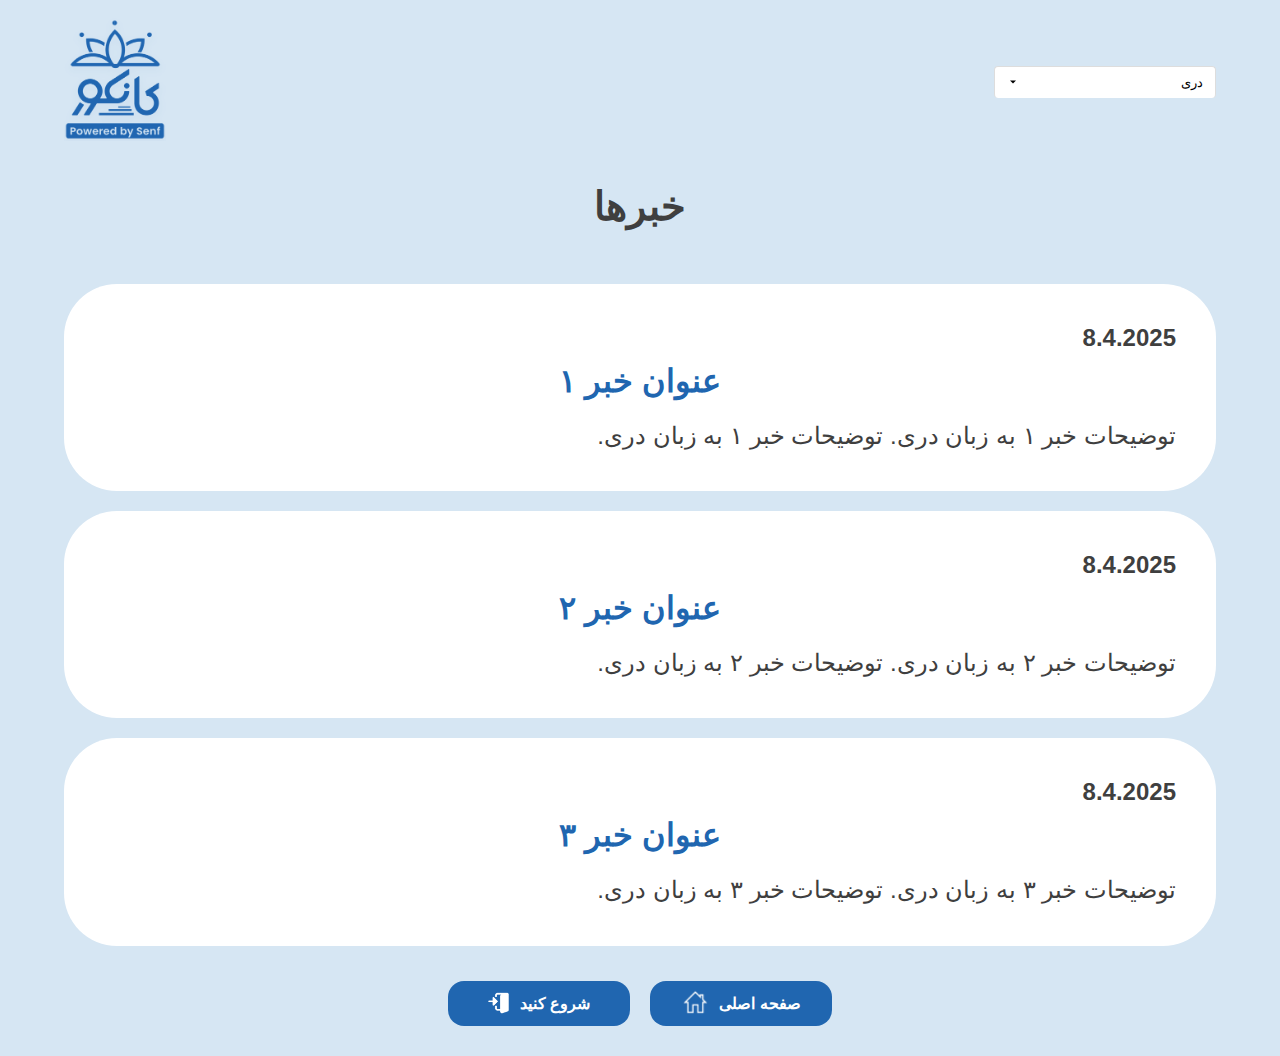
==== news.html @ bf4a187a "Add files via upload" ====
<!DOCTYPE html>
<html lang="fa" dir="rtl">
<head>
  <meta charset="UTF-8">
  <meta http-equiv="X-UA-Compatible" content="IE=edge">
  <meta name="viewport" content="width=device-width, initial-scale=1.0">
  <title>خبرها</title>
  <link rel="stylesheet" href="style.css">
  <link rel="stylesheet" href="https://cdn.jsdelivr.net/npm/swiper@9/swiper-bundle.min.css">
</head>
<body>
  <header>
    <div class="container header-container">
      <div class="left-header">
        <a href="index.html">
          <img src="img/Logo.png" alt="logo">
        </a>
      </div>
      <!-- Updated language switcher replacing the old Language.png -->
      <div class="right-header">
        <div class="language-switcher" id="language-switcher">
          <button class="language-toggle-btn" id="langToggleBtn">
            <span id="selected-lang">دری</span>
            <svg width="12" height="12" viewBox="0 0 512 512" aria-hidden="true">
              <path fill="currentColor" d="M128 192l128 128 128-128z"></path>
            </svg>
          </button>
          <div class="language-dropdown hidden" id="langDropdown">
            <button class="lang-option" data-lang="fa">دری</button>
            <button class="lang-option" data-lang="ps">پښتو</button>
          </div>
        </div>
      </div>
    </div>
  </header>
  <section id="news">
    <div class="container news-container">
      <!-- News heading with data-i18n for language switching -->
      <h2 data-i18n="newsHeading">خبرها</h2>
      <!-- This container will be dynamically populated by news-language.js -->
      <div id="news-items"></div>
      <div class="two-btns">
        <a class="get-started-btn" href="index.html">
          <img style="height: 30px;" src="img/home.png" alt="started">
          <div data-i18n="homePageBtn">صفحه اصلی</div>
        </a>
        <a class="get-started-btn" href="">
          <img src="img/get started.png" alt="started">
          <div data-i18n="getStartedBtn">شروع کنید</div>
        </a>
      </div>
    </div>
  </section>
  
  <!-- Include the news-language.js file -->
  <script src="news-language.js"></script>
</body>
</html>
---- style.css ----
body {
    font-family: Arial, Helvetica, sans-serif;
    margin: 0;
    padding: 0;
    background-color: #D6E6F3;
    color: #3F3F3F;
}

h1, h2, h3, h4, h5, h6, p, ul {
    padding: 0;
    margin: 0;
}

a {
    cursor: pointer;
    text-decoration: none;
    color: inherit;
}

.container {
    width: 90%;
    margin: 0 auto;
    max-width: 1500px;
}

header {
    width: 100%;
    position: relative;
    z-index: 5;
}

.header-container {
    padding-top: 20px;
    height: 123px;
    display: flex;
    align-items: center;
    justify-content: space-between;
    margin-bottom: 40px;
}

.left-header {}

.left-header img {
    height: 123px;
}

.right-header {}

.right-header img {
    height: 42px;
}

section {
    width: 100%;
    min-height: calc(100vh - 183px);
}

body:has(#main) {
    overflow: hidden;
}

#main {
    max-height: calc(100vh - 183px);
    position: relative;
    z-index: 5;
}

.home-bg-div {
    position: absolute;
    width: 100%;
    overflow: hidden;
    height: 100%;
}

.home-abs-bg {
    pointer-events: none;
    position: absolute;
    top: 50%;
    left: 50%;
    transform: translate(-50%, -50%);
    width: 100%;
    min-width: 1300px;
}

.main-container {
    display: flex;
    min-height: calc(100vh - 143px);
    justify-content: space-between;
    height: 100%;
}

.left-main {}

.subjects {
    display: flex;
    flex-direction: column;
    gap: 8px;
}

.subjects>a {
    height: 40px;
    width: 204px;
    border-radius: 12px;
    gap: 20px;
    display: flex;
    align-items: center;
    color: white;
    font-weight: 400;
}

.subjects>a:nth-child(1) {
    background-color: #0D7C7B;
}

.subjects>a:nth-child(2) {
    background-color: #423793;
}

.subjects>a:nth-child(3) {
    background-color: #2066B0;
}

.subjects>a:nth-child(4) {
    background-color: #0B7D54;
}

.subjects>a:nth-child(5) {
    background-color: #890081;
}

.subjects>a:nth-child(6) {
    background-color: #AE3400;
}

.subjects>a img {
    height: 25px;
    margin-left: 15px;
}

.subjects>a:nth-child(2) img {
    height: 33px;
}

.subjects>a:nth-child(4) img {
    height: 33px;
}

.subjects>a:nth-child(6) img {
    height: 33px;
}

.right-main {
    display: flex;
    flex-direction: column;
    align-items: center;
    gap: 35px;
    margin-top: 40px;
}

.right-main>h1 {
    color: #2066B0;
    font-size: 50px;
    text-align: center;
}

.get-started-btn {
    display: flex;
    align-items: center;
    background-color: #2066B0;
    color: white;
    gap: 8px;
    height: 45px;
    width: 182px;
    justify-content: center;
    border-radius: 16px;
    font-weight: 600;
    font-size: 16px;
}

.get-started-btn img {
    height: 26px;
}

.socials {
    background-color: white;
    padding: 10px 20px;
    display: flex;
    align-items: center;
    gap: 25px;
    border-radius: 12px;
    justify-content: center;
}

body:has(#main) .socials {
    position: absolute;
    bottom: 70px;
    transform: translateX(-50%);
    left: 50%;
    z-index: 10;
}

#faq+.socials{
    width: 400px;
    margin: 0 auto;
    margin-bottom: 30px;
}

#faq{
    min-height: calc(100vh - 308px);
}

.socials>a>img {
    height: 30px;
}

.socials>a:nth-child(6) img {
    height: 23px;
}

.socials>a:nth-child(2) img {
    height: 27px;
}

.socials>a:nth-child(4) img {
    height: 27px;
}

.subjects span {
    width: 40px;
    display: flex;
    align-items: center;
}

.news-container {
    display: flex;
    flex-direction: column;
    align-items: center;
    gap: 35px;
    padding-bottom: 30px;
    max-width: 1200px;
}

.news-container>h2 {
    font-weight: 700;
    font-size: 40px;
    margin-bottom: 20px;
}

#news-items {
    display: flex;
    flex-direction: column;
    gap: 20px;
    width: 100%;
}

#faq-items {
    display: flex;
    flex-direction: column;
    gap: 0px;
    width: 100%;
}

.get-started-btn img {
    order: 3;
}

.new {
    background-color: white;
    width: 100%;
    border-radius: 53px;
    display: flex;
    flex-direction: column;
    padding: 40px 0;
    align-items: center;
    gap: 10px;
}

.new>* {
    width: calc(100% - 80px);
}

.news-date {
    font-size: 24px;
    font-weight: 600;
}

.news-title {
    text-align: center;
    color: #2066B0;
    font-weight: 700;
    margin-bottom: 10px;
    font-size: 32px;
}

.news-description {
    font-size: 24px;
    font-weight: 500;
    line-height: 1.3;
}

.two-btns {
    display: flex;
    align-items: center;
    gap: 20px;
}



#faq {
    background-color: #d9e6f3;
    padding-bottom: 30px;
}

.faq-container {
    align-items: center;
    display: flex;
    flex-direction: column;
}

.faq-title {
    text-align: center;
    font-size: 2rem;
    font-weight: bold;
    margin-bottom: 30px;
    color: #333;
}

.faq-item {
    margin: 10px auto;
    border-radius: 10px;
    overflow: hidden;
    box-shadow: 0 2px 5px rgba(0, 0, 0, 0.1);
    width: 100%;
    background-color: white;
}

.faq-question {
    width: 100%;
    padding: 20px;
    font-size: 1rem;
    text-align: right;
    background: #fff;
    border: none;
    cursor: pointer;
    font-weight: 600;
    position: relative;
}

.faq-question::after {
    content: '+';
    position: absolute;
    left: 20px;
    font-size: 1.5rem;
    transition: transform 0.3s ease;
    transform: translateY(-50%);
    font-weight: 500;
    top: 50%;
}

.faq-question.active::after {
    content: '-';
    top: 45%;
}

.faq-answer {
    max-height: 0;
    overflow: hidden;
    padding: 0 20px;
    background-color: white;
    transition: max-height 0.3s ease, padding 0.3s ease;
    border-top: 1px solid #D9D9D9;
}

.faq-answer.open {
    padding: 20px;
    max-height: 500px;
}

.faq-container .two-btns {
    margin-top: 50px;
}

.subjects-container {
    display: flex;
    flex-direction: column;
    gap: 60px;
    align-items: center;
    padding-bottom: 40px;
}

.subjects-container>h2 {
    font-size: 40px;
    font-weight: 600;
}

.subject-cards {
    display: flex;
    gap: 20px;
    flex-wrap: wrap;
    width: 100%;
}

.subject-card {
    width: calc((100% - 60px) / 4);
    border-radius: 30px;
    position: relative;
    color: white;
    cursor: pointer;
}

.subject-card-front {
    display: flex;
    flex-direction: column;
    align-items: center;
    gap: 5px;
    position: relative;
    z-index: 5;
}

.subject-card-front img {
    width: 100%;
}

.subject-card-front>div:nth-child(2) {
    width: 90%;
    margin-top: 0px;
}

.subject-card-front>div:nth-child(2) {
    font-weight: 600;
    font-size: 24px;
    padding-bottom: 40px;
    text-align: center;
}

.subject-card-back {
    position: absolute;
    inset: 0;
    display: flex;
    flex-direction: column;
    align-items: center;
    gap: 20px;
    min-height: 310px;
}

.subject-card-back>div:nth-child(1) {
    font-size: 24px;
    font-weight: 600;
}

.subject-card-back>div:nth-child(2) {
    font-size: 13px;
    text-align: center;
    font-weight: 600;
    margin-bottom: 0px;
}









/* --- Card Container and Animation --- */
/* Apply transition and 3D perspective to each card */
.subject-card {
    width: calc((100% - 60px) / 4);
    border-radius: 30px;
    position: relative;
    cursor: pointer;
    perspective: 1000px;
    /* Enables the 3D flip */
    transition: transform 0.5s ease;
    /* Smooth translation/scale transition */
}

/* When a card is active (clicked), bring it above the others */
.subject-card.active {
    z-index: 100;
}

/* --- Inner Container for Flip Animation --- */
/* Wrap the front and back faces; allow 3D transforms */
.card-inner {
    position: relative;
    width: 100%;
    height: 100%;
    transition: transform 0.6s ease;
    /* Smooth flip transition */
    transform-style: preserve-3d;
    min-height: 310px;
    /* Ensure children are rendered in 3D */
}

/* When flipped, rotate the inner container 180° */
.card-inner.flip {
    transform: rotateY(180deg);
}

/* --- Front and Back Faces Styling --- */
/* Both faces fill the card and inherit the same background */
.subject-card-front,
.subject-card-back {
    position: absolute;
    top: 0;
    left: 0;
    width: 100%;
    height: 100%;
    backface-visibility: hidden;
    border-radius: inherit;
    display: flex;
    flex-direction: column;
    align-items: center;
    justify-content: center;
    border-radius: 30px;
}

/* Hide the back face by default (it will be revealed when flipped) */
.subject-card-back {
    transform: rotateY(180deg);
}

.subject-card .subject-card-front,
.subject-card .subject-card-back {}

/* --- Matching Background Colors --- */
/* For Subject Card 1 */
.subject-card:nth-child(1) .subject-card-front,
.subject-card:nth-child(1) .subject-card-back {
    background-color: #457DBF;
}

/* For Subject Card 2 */
.subject-card:nth-child(2) .subject-card-front,
.subject-card:nth-child(2) .subject-card-back {
    background-color: #413794;
}

/* For Subject Card 3 */
.subject-card:nth-child(3) .subject-card-front,
.subject-card:nth-child(3) .subject-card-back {
    background-color: #90277E;
}

/* For Subject Card 4 */
.subject-card:nth-child(4) .subject-card-front,
.subject-card:nth-child(4) .subject-card-back {
    background-color: #0C7D7A;
}

/* --- Overlay Styling --- */
/* The overlay covers the page and provides a dimmed background */
.overlay {
    position: fixed;
    top: 0;
    left: 0;
    width: 100%;
    height: 100%;
    background: rgba(0, 0, 0, 0.7);
    z-index: 50;
    opacity: 0;
    visibility: hidden;
    transition: opacity 0.3s ease;
}

/* When active, the overlay becomes visible */
.overlay.active {
    opacity: 1;
    visibility: visible;
}

.subject-card-front>div:nth-child(1) {
    width: 90%;
}

.subject-card-back>* {
    width: 80%;
    text-align: center;
}

.exams .subject-card-front img {
    width: 80%;
    margin: 0 auto;
}

.exams .subject-card-front>div:nth-child(1) {
    display: flex;
    justify-content: center;
}

/* By default: show desktop layout and hide the mobile swiper */
.desktop-layout {
    display: flex;
}

.mobile-swiper {
    display: none;
}

.swiper-slide {
    display: flex !important;
    justify-content: center;
}

.swiper-horizontal>.swiper-pagination-bullets, .swiper-pagination-bullets.swiper-pagination-horizontal, .swiper-pagination-custom, .swiper-pagination-fraction {
    top: 580px !important;
}

#faq .socials {
    margin-top: 40px;
}




.language-switcher {
    position: relative;
}

.language-toggle-btn {
    background-color: #fff;
    border: 1px solid #ddd;
    border-bottom: none;
    border-radius: 999px;
    padding: 8px 12px;
    cursor: pointer;
    display: inline-flex;
    align-items: center;
    justify-content: space-between;
    gap: 6px;
    width: 222px;
    border-radius: 4px;
}

.language-dropdown {
    position: absolute;
    top: 98%;
    right: 0;
    background-color: #fff;
    border: 1px solid #ddd;
    border-radius: 0 0 8px 8px;
    padding: 8px 0;
    min-width: 220px;
    z-index: 100;
}

.hidden {
    display: none;
}

.lang-option {
    width: 100%;
    background: none;
    border: none;
    padding: 8px 12px;
    text-align: center;
    cursor: pointer;

}

.lang-option:hover {
    background-color: #f2f2f2;
}

.left-header {
    order: 3;
}

.left-main {
    order: 3;
}

.subjects span {
    order: 3;
    display: flex;
    justify-content: flex-end;
}

.subjects>a {
    justify-content: flex-end;
}








.subjects>a:nth-child(1) {
    /* A soft white glow that pulsates */
    box-shadow: 0 0 5px 2px rgba(255, 255, 255, 0.5);
    animation: glow 1.5s ease-in-out infinite alternate;
}

@keyframes glow {
    from {
        box-shadow: 0 0 5px 2px rgba(255, 255, 255, 0.5);
    }

    to {
        box-shadow: 0 0 20px 10px rgb(236, 255, 178);
    }
}


.subject-card:hover {
    box-shadow: 0 0 5px 2px rgb(225, 255, 0);
    animation: glow 1s ease-in-out infinite alternate;
}

.subject-card:has(.card-inner.flip):hover{
    animation: none!important;
    box-shadow: none!important;
}



.privacy {
    position: absolute;
    bottom: 20px;
    right: 70px;
    display: flex;
    align-items: center;
    gap: 20px;
    justify-content: center;
    border-radius: 16px;
    width: 180px;
    height: 35px;
    background-color: white;
    cursor: pointer;
    font-size: 14px;
    z-index: 5;
}





/* Mobile media query */
@media only screen and (max-width: 1024px) {
    .subjects-container h2 {
        margin-bottom: -20px;
    }

    .desktop-layout {
        display: none;
    }

    .mobile-swiper {
        display: block;
    }

    /* Optional: adjust swiper container styling */
    .swiper-container.mobile-swiper {
        width: 100%;
        padding: 20px 0;
    }

    .swiper-slide {
        display: flex;
        justify-content: center;
        width: 80%;
        /* Adjust so one slide is mostly visible */
    }

    .socials>a>img {
        height: auto !important;
        width: 80%;
    }

    .socials {
        width: 80%;
        max-width: 450px;
        padding: 5px 10px;
    }

    .socials>a {
        flex: 1;
    }

    .subjects>a {
        width: 135px;
        height: 30px;
        border-radius: 6px;
        gap: 5px;
        font-size: 13px;
    }

    .subjects span {
        width: 25px;
    }

    .subjects>a img {
        height: 20px;
        margin-left: 5px;
    }

    .subjects>a:nth-child(2) img {
        height: 28px;
    }

    .subjects>a:nth-child(4) img {
        height: 28px;
    }

    .subjects>a:nth-child(6) img {
        height: 28px;
    }

    .right-main>h1 {
        font-size: 28px;
    }

    .right-main .get-started-btn {
        width: 120px;
        height: 35px;
        border-radius: 6px;
        font-size: 12px;
    }

    .container{
        width: 95%;
    }

    .subjects-container{
        overflow: hidden;
    }

    .language-toggle-btn{
        width: 152px;
    }

    .language-dropdown{
        min-width: 150px;
    }

    .right-main{
        margin-top: 0;
    }

    .home-bg-div{
        min-height: 100vh;
    }

    .home-abs-bg{
        min-height: 100vh;
        object-fit: cover;
    }

    .privacy{
        right: 50%;
        transform: translateX(50%);
    }

}



@media only screen and (max-width: 424px) {
    .socials>a>img {
        height: auto !important;
        width: 100%;
    }

    .socials {
        width: 90%;
    }
}







@media only screen and (max-width: 1024px) {
    .overlay {
        display: none;
    }

    .subject-cards {
        flex-direction: column;
        align-items: center;
    }

    .subject-card {
        max-width: 376px;
        width: 100%;
    }

    .two-btns {
        flex-direction: column;
        max-width: 376px;
        position: relative;
        z-index: 20;
        width: 100%;
    }

    .two-btns>a {
        width: 100%;
    }

    .new>* {
        width: calc(100% - 50px);
    }

    .home-abs-bg {}

    .left-header img {
        height: 94px;
    }

    .right-header img {
        height: 31px;
    }

    .header-container {
        height: 80px;
    }

    .news-date {
        font-size: 16px;
    }

    .news-title {
        font-size: 24px;
    }

    .news-description {
        font-size: 18px;
    }

    .new {
        gap: 5px;
        padding: 20px 0;
        border-radius: 20px;
    }

    .subjects-container>h2 {
        font-size: 30px;
    }
}
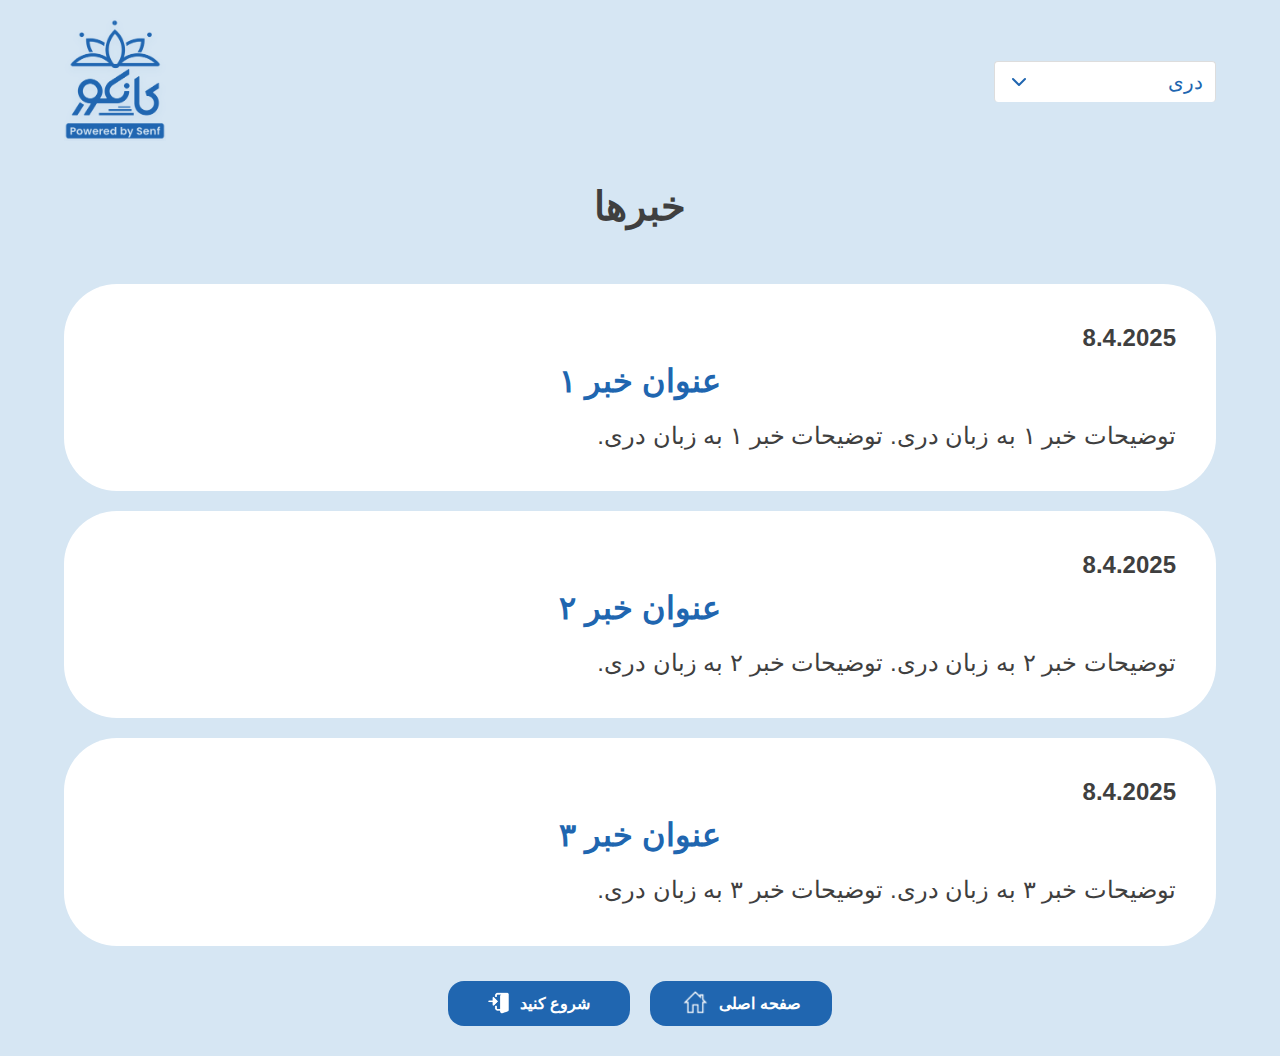
==== commit 29f08125: "Add files via upload" ====
--- a/news.html
+++ b/news.html
@@ -21,8 +21,8 @@
         <div class="language-switcher" id="language-switcher">
           <button class="language-toggle-btn" id="langToggleBtn">
             <span id="selected-lang">دری</span>
-            <svg width="12" height="12" viewBox="0 0 512 512" aria-hidden="true">
-              <path fill="currentColor" d="M128 192l128 128 128-128z"></path>
+            <svg width="24" height="24" viewBox="0 0 24 24" fill="none" xmlns="http://www.w3.org/2000/svg">
+              <path d="M6 9L12 15L18 9" stroke="currentColor" stroke-width="2" stroke-linecap="round" stroke-linejoin="round"/>
             </svg>
           </button>
           <div class="language-dropdown hidden" id="langDropdown">
--- a/style.css
+++ b/style.css
@@ -45,6 +45,10 @@
 }
 
 .right-header {}
+
+.right-header svg path{
+    stroke: #2066B0;
+}
 
 .right-header img {
     height: 42px;
@@ -632,6 +636,8 @@
     gap: 6px;
     width: 222px;
     border-radius: 4px;
+    color: #2066B0;
+    font-size: 20px;
 }
 
 .language-dropdown {
@@ -644,6 +650,8 @@
     padding: 8px 0;
     min-width: 220px;
     z-index: 100;
+    color: #2066B0;
+    font-size: 20px;
 }
 
 .hidden {
@@ -656,6 +664,8 @@
     border: none;
     padding: 8px 12px;
     text-align: center;
+    color: #2066B0;
+    font-size: 20px;
     cursor: pointer;
 
 }
